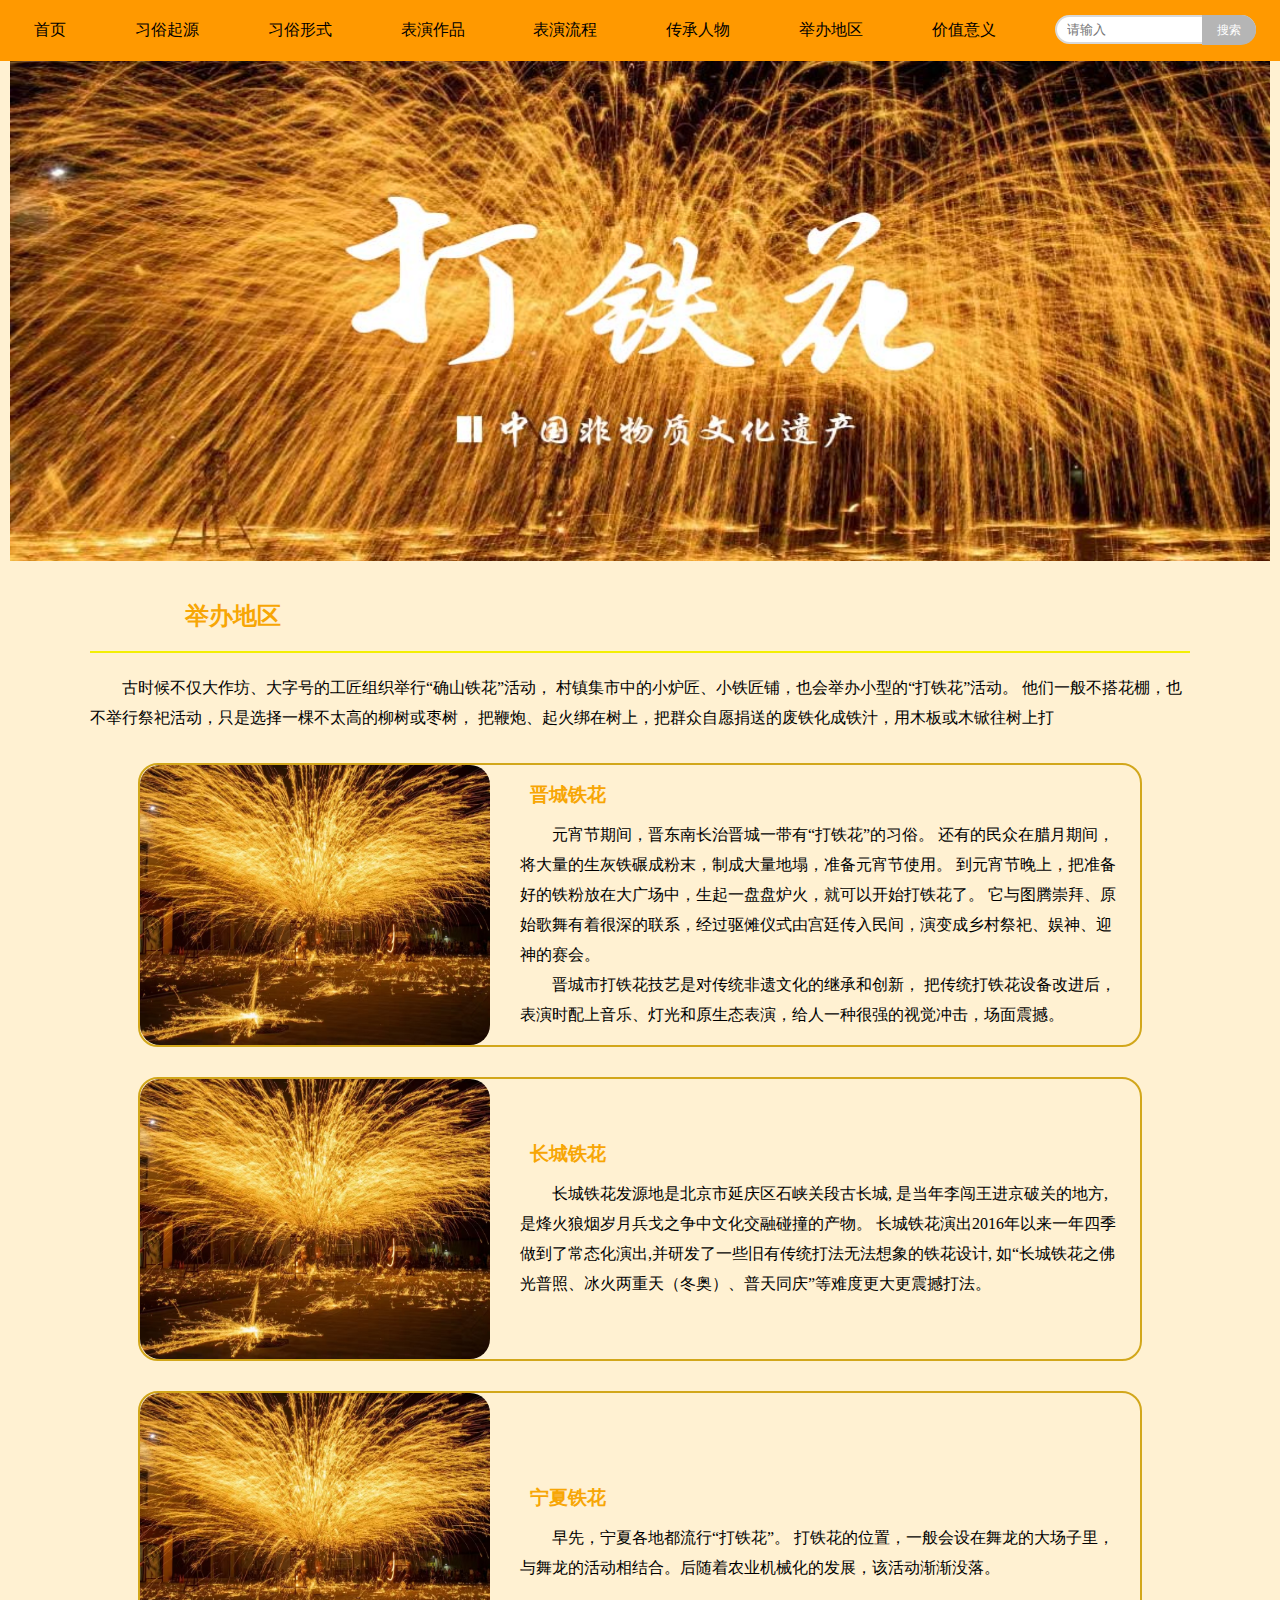
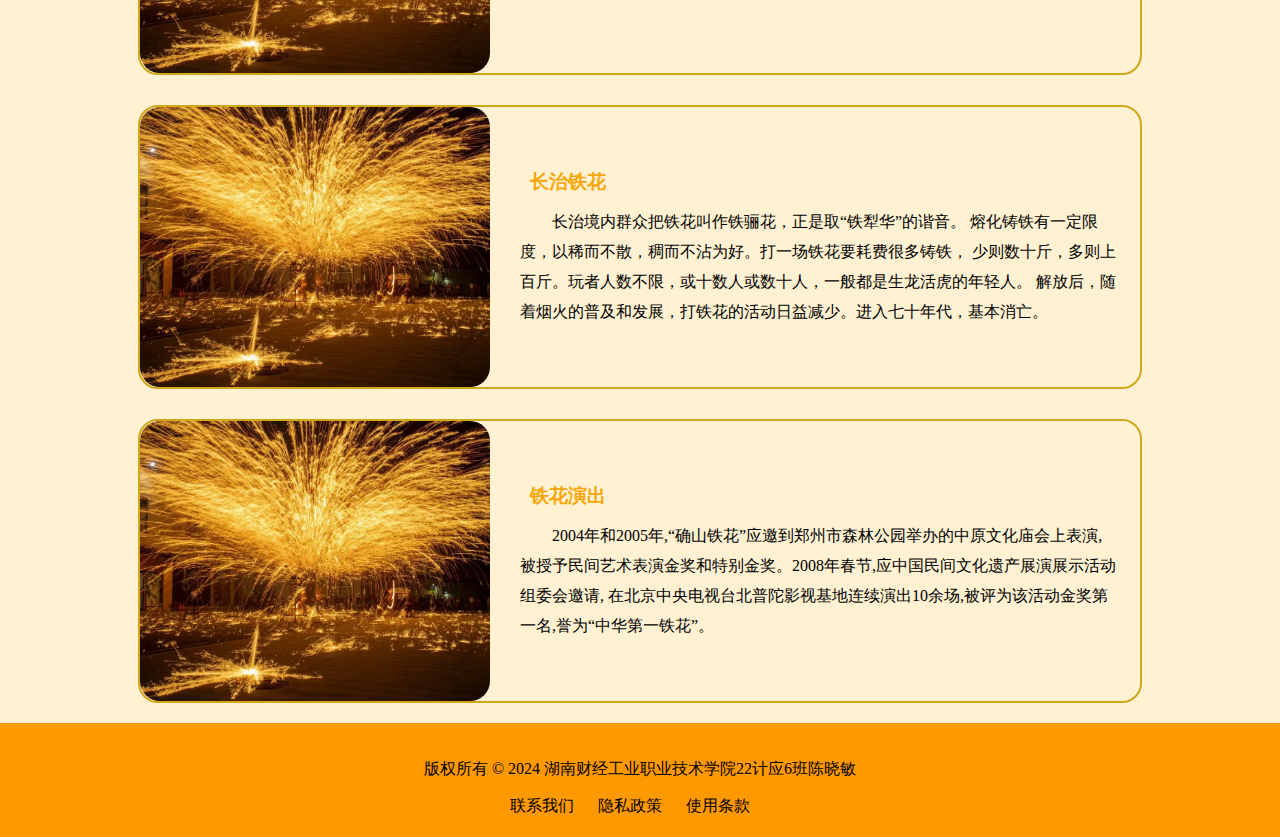
==== 举办地区.html @ 47ca9d19 "git init" ====
<!DOCTYPE html>
<html lang="en">
<head>
    <meta charset="UTF-8">
    <meta name="viewport" content="width=device-width, initial-scale=1.0">
    <title>举办地区</title>
    <link rel="stylesheet" href="./css/举办地区.css">
</head>
<body>
    <!-- 导航栏  -->
    <div class="title">
        <a href="./打铁花首页.html">首页</a>
        <a href="./习俗起源.html">习俗起源</a>
        <a href="./习俗形式.html">习俗形式</a>
        <a href="./表演作品.html">表演作品</a>
        <a href="./表演流程.html">表演流程</a>
        <a href="./传承人物.html">传承人物</a>
        <a href="./举办地区.html">举办地区</a>
        <a href="./价值意义.html">价值意义</a>
        <div class="search">
            <form action="" method="post">
                <input type="text" name="keyword" placeholder="请输入" />
                <button type="submit"></button>
            </form>
        </div>
    </div>
    
    <!-- 轮播图 -->
    <div class="banner">
        <img src="./img/d8.jpg" alt="打铁花">
    </div>
    <!-- 版心 -->
    <div class="content">
        <div class="zw">
            <h2>举办地区</h2>
            <div class="hy"></div>
            <div class="hs">
                <span class="za">
                    古时候不仅大作坊、大字号的工匠组织举行“确山铁花”活动，
                    村镇集市中的小炉匠、小铁匠铺，也会举办小型的“打铁花”活动。
                    他们一般不搭花棚，也不举行祭祀活动，只是选择一棵不太高的柳树或枣树，
                    把鞭炮、起火绑在树上，把群众自愿捐送的废铁化成铁汁，用木板或木锨往树上打
                </span>
            </div>
        </div>
        <div class="container-bo">
            <div class="container">
                <img src="./img/d1.jpg" alt="">
                <div class="hsa">
                    <h3>晋城铁花</h3>
                    <span class="zb">元宵节期间，晋东南长治晋城一带有“打铁花”的习俗。
                        还有的民众在腊月期间，将大量的生灰铁碾成粉末，制成大量地塌，准备元宵节使用。
                        到元宵节晚上，把准备好的铁粉放在大广场中，生起一盘盘炉火，就可以开始打铁花了。
                        它与图腾崇拜、原始歌舞有着很深的联系，经过驱傩仪式由宫廷传入民间，演变成乡村祭祀、娱神、迎神的赛会。
                    </span>
                    <span class="zc">
                        晋城市打铁花技艺是对传统非遗文化的继承和创新，
                        把传统打铁花设备改进后，表演时配上音乐、灯光和原生态表演，给人一种很强的视觉冲击，场面震撼。
                    </span>
                </div>
            </div>
        </div> 
        <div class="container-bo">
            <div class="container">
                <img src="./img/d1.jpg" alt="">
                <div class="hsa">
                    <h3>长城铁花</h3>
                    <span class="zb">长城铁花发源地是北京市延庆区石峡关段古长城,
                        是当年李闯王进京破关的地方,是烽火狼烟岁月兵戈之争中文化交融碰撞的产物。
                        长城铁花演出2016年以来一年四季做到了常态化演出,并研发了一些旧有传统打法无法想象的铁花设计,
                        如“长城铁花之佛光普照、冰火两重天（冬奥）、普天同庆”等难度更大更震撼打法。
                    </span>
                </div>
            </div>
        </div>
        <div class="container-bo">
            <div class="container">
                <img src="./img/d1.jpg" alt="">
                <div class="hsa">
                    <h3>宁夏铁花</h3>
                    <span class="zb">早先，宁夏各地都流行“打铁花”。
                        打铁花的位置，一般会设在舞龙的大场子里，与舞龙的活动相结合。后随着农业机械化的发展，该活动渐渐没落。
                    </span>
                </div>
            </div>
        </div>
        <div class="container-bo">
            <div class="container">
                <img src="./img/d1.jpg" alt="">
                <div class="hsa">
                    <h3>长治铁花</h3>
                    <span class="zb">长治境内群众把铁花叫作铁骊花，正是取“铁犁华”的谐音。
                        熔化铸铁有一定限度，以稀而不散，稠而不沾为好。打一场铁花要耗费很多铸铁，
                        少则数十斤，多则上百斤。玩者人数不限，或十数人或数十人，一般都是生龙活虎的年轻人。
                        解放后，随着烟火的普及和发展，打铁花的活动日益减少。进入七十年代，基本消亡。
                    </span>
                </div>
            </div>
        </div>
        <div class="container-bo">
            <div class="container">
                <img src="./img/d1.jpg" alt="">
                <div class="hsa">
                    <h3>铁花演出</h3>
                    <span class="zb">2004年和2005年,“确山铁花”应邀到郑州市森林公园举办的中原文化庙会上表演,
                        被授予民间艺术表演金奖和特别金奖。2008年春节,应中国民间文化遗产展演展示活动组委会邀请,
                        在北京中央电视台北普陀影视基地连续演出10余场,被评为该活动金奖第一名,誉为“中华第一铁花”。
                    </span>
                </div>
            </div>
        </div>
    </div>
    <footer>
        <p>版权所有 &copy; 2024 湖南财经工业职业技术学院22计应6班陈晓敏</p >
        <ul>
            <li>联系我们</li>
            <li>隐私政策</li>
            <li>使用条款</li>
        </ul>
    </footer>
</body>
<script src="./js/举办地区.js"></script>
</html>
---- css/举办地区.css ----
body{
    margin: 0;
    padding:0;
    background-color: #fff1d2;
}
/* 导航栏 */
.title{
    display: flex;
    justify-content: space-around;
    background-color: rgb(255, 153, 0);
    padding: 10px 0;
}
.title a{
    color: #000;
    text-emphasis: none;
    padding: 10px 10px;
    border-radius: 5px;
    text-decoration: none;
}
.title a:hover{
    color: #fff;
    background-color: #555;
}
/* 搜索 */
.search{
    position: relative;
}
input,button{
    border: none;
    outline: none;
}
.search input{
    position: relative;
    top: 5px;
    padding: 5px 10px;
    border: 2px solid #d9d9d9;
    border-radius: 20px;
}
.search button{
    position: absolute;
    top: 5px;
    right: 0px;
    padding: 6.5px 15px;
    background-color: #b5b5b5;
    color: white;
    border: none;
    border-radius: 0 19px 19px 0;
    cursor: pointer;
}
.search button:before{
    content: "搜索";
    font-size: 12px;
    color: #ffffff;
}
/* 轮播图 */
.banner{
    display: flex;
    justify-content: center;
    align-items: center;
}
.banner img{
    /* display: flex;
    justify-content: space-around; */
    width: 1260px;
    height: 500px;
}
.content{
    max-width: 1200px;
    margin: 0 auto;
    padding: 20px;
}
.zw{
    width: 1200px;
    height: auto;
    align-items: center;
    /* background-color: #f3ef06; */
}
.zw h2{
    color:  rgb(247, 166, 5);
    line-height:30px;
    margin-left: 145px;
}
.zw .hy{
    width: 1100px;
    background: #f3ef06;
    height: 2px;
    margin-left: 50px;
}
.hs{
    width: 1100px;
    margin-top: 20px;
    line-height: 30px;
    margin-left: 50px;
}
.za{
    /* margin-top: 20px; */
    display: inline-block;
    text-indent: 2em;
}
.container-bo{
    display: flex;
    justify-content: center;
    align-items: center;
}
.container{
    width: 1000px;
    height: 280px;
    border-radius: 20px 20px 20px 20px;
    border: 2px solid rgb(210, 167, 27);
    display: flex;
    align-items: center;
    margin-top: 30px;
}
.container img{
    width: 350px;
    height: 280px;
    border-radius: 20px 20px 20px 20px;
}
h3{
    margin:0px 10px 10px 10px;
    color:  rgb(247, 166, 5);
}
.hsa{
    font-size: 16px;
    /* margin-top: 10px; */
    line-height: 30px;
    margin-left: 30px;
    /* background-color: #f3ef06; */
}
.zb{
    width: 600px;
    display: inline-block;
    text-indent: 2em;
}
.zc{
    width: 600px;
    display: inline-block;
    text-indent: 2em;
}
/* 底部 */
footer {
    background-color: rgb(255, 153, 0);
    color: #000000;
    padding: 20px;
    text-align: center;
}
footer ul {
    list-style-type: none;
    margin: 0;
    padding: 0;
}
footer ul li {
    display: inline-block;
    margin-right: 20px;
}
 
footer ul li a {
    color: #000000;
    text-decoration: none;
}
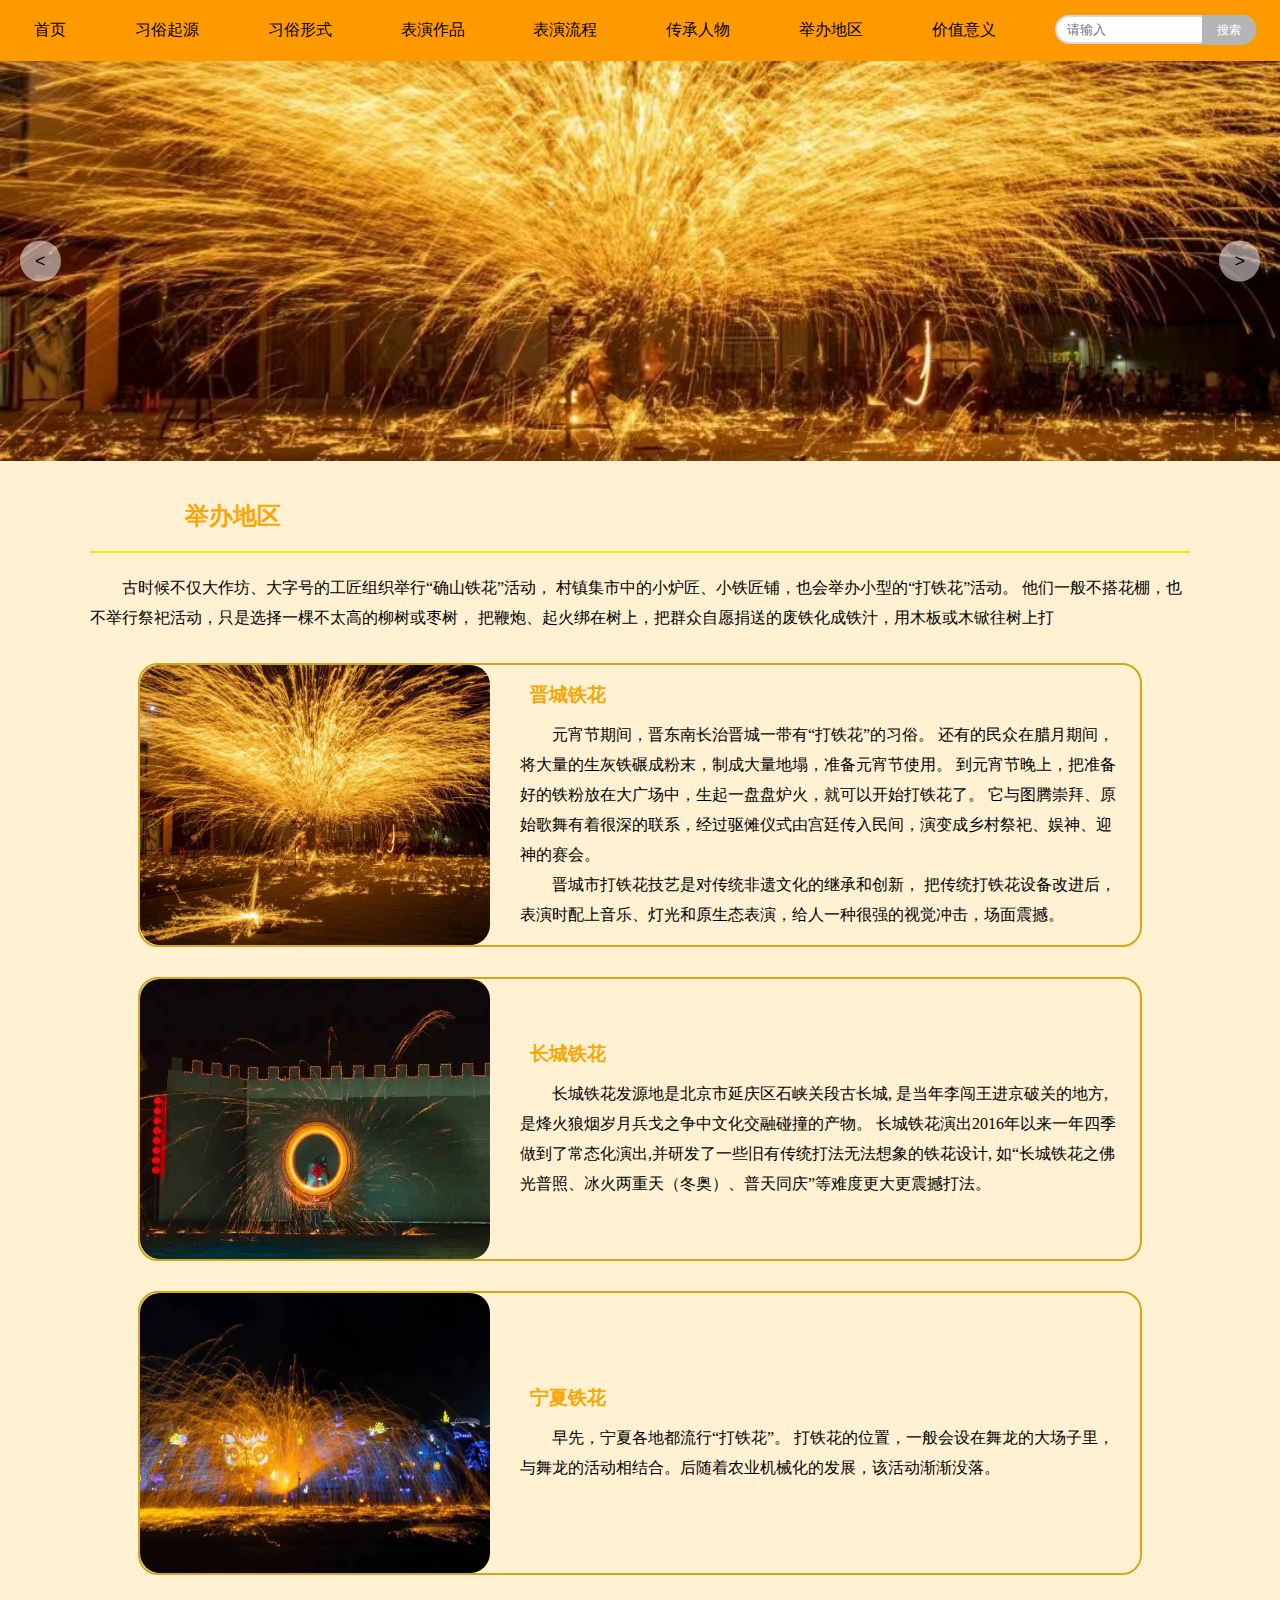
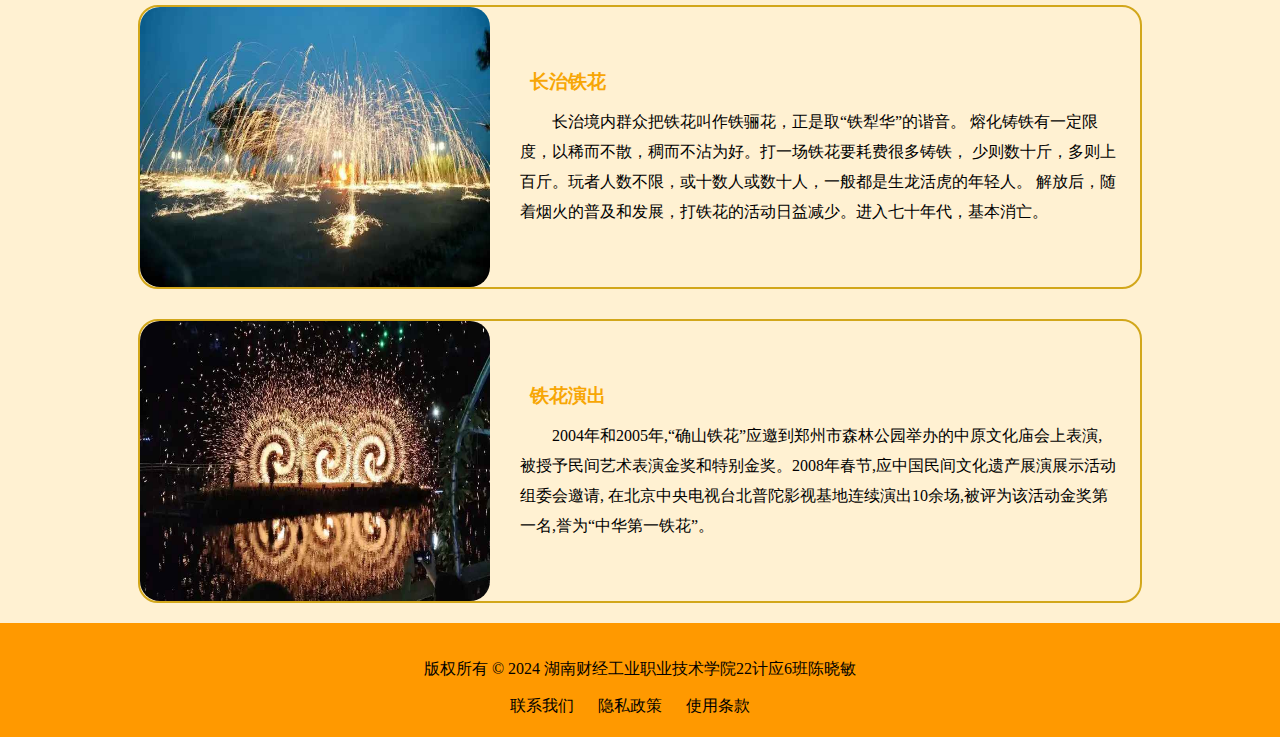
==== commit 8a9ffeeb: "git init" ====
--- a/举办地区.html
+++ b/举办地区.html
@@ -1,15 +1,18 @@
 <!DOCTYPE html>
 <html lang="en">
+
 <head>
     <meta charset="UTF-8">
     <meta name="viewport" content="width=device-width, initial-scale=1.0">
     <title>举办地区</title>
     <link rel="stylesheet" href="./css/举办地区.css">
+    <link rel="stylesheet" href="./css/通用.css">
 </head>
+
 <body>
     <!-- 导航栏  -->
     <div class="title">
-        <a href="./打铁花首页.html">首页</a>
+        <a href="./index.html">首页</a>
         <a href="./习俗起源.html">习俗起源</a>
         <a href="./习俗形式.html">习俗形式</a>
         <a href="./表演作品.html">表演作品</a>
@@ -24,10 +27,22 @@
             </form>
         </div>
     </div>
-    
+
     <!-- 轮播图 -->
     <div class="banner">
-        <img src="./img/d8.jpg" alt="打铁花">
+        <div class="slider-controls">
+            <button onclick="prevSlide()">&lt;</button>
+        </div>
+        <div class="slider">
+            <img src="./img/d1.jpg" alt="打铁花" class="active">
+            <img src="./img/d2.jpg" alt="打铁花">
+            <img src="./img/d3.jpg" alt="打铁花">
+            <img src="./img/d4.jpg" alt="打铁花">
+            <img src="./img/d5.jpg" alt="打铁花">
+        </div>
+        <div class="slider-controls">
+            <button onclick="nextSlide()">&gt;</button>
+        </div>
     </div>
     <!-- 版心 -->
     <div class="content">
@@ -59,10 +74,10 @@
                     </span>
                 </div>
             </div>
-        </div> 
+        </div>
         <div class="container-bo">
             <div class="container">
-                <img src="./img/d1.jpg" alt="">
+                <img src="./img/长城铁花.jpg" alt="">
                 <div class="hsa">
                     <h3>长城铁花</h3>
                     <span class="zb">长城铁花发源地是北京市延庆区石峡关段古长城,
@@ -75,7 +90,7 @@
         </div>
         <div class="container-bo">
             <div class="container">
-                <img src="./img/d1.jpg" alt="">
+                <img src="./img/作品2.jpg" alt="">
                 <div class="hsa">
                     <h3>宁夏铁花</h3>
                     <span class="zb">早先，宁夏各地都流行“打铁花”。
@@ -86,7 +101,7 @@
         </div>
         <div class="container-bo">
             <div class="container">
-                <img src="./img/d1.jpg" alt="">
+                <img src="./img/长治铁花.jpg" alt="">
                 <div class="hsa">
                     <h3>长治铁花</h3>
                     <span class="zb">长治境内群众把铁花叫作铁骊花，正是取“铁犁华”的谐音。
@@ -99,7 +114,7 @@
         </div>
         <div class="container-bo">
             <div class="container">
-                <img src="./img/d1.jpg" alt="">
+                <img src="./img/铁花演出.jpg" alt="">
                 <div class="hsa">
                     <h3>铁花演出</h3>
                     <span class="zb">2004年和2005年,“确山铁花”应邀到郑州市森林公园举办的中原文化庙会上表演,
@@ -111,7 +126,7 @@
         </div>
     </div>
     <footer>
-        <p>版权所有 &copy; 2024 湖南财经工业职业技术学院22计应6班陈晓敏</p >
+        <p>版权所有 &copy; 2024 湖南财经工业职业技术学院22计应6班陈晓敏</p>
         <ul>
             <li>联系我们</li>
             <li>隐私政策</li>
@@ -120,4 +135,5 @@
     </footer>
 </body>
 <script src="./js/举办地区.js"></script>
+<script src="./js/通用.js"></script>
 </html>--- a/css/通用.css
+++ b/css/通用.css
@@ -0,0 +1,53 @@
+.banner {
+    position: relative;
+    width: 100%;
+    height: 400px;
+    overflow: hidden;
+}
+
+.slider {
+    position: relative;
+    width: 100%;
+    height: 100%;
+}
+
+.slider img {
+    position: absolute;
+    width: 100%;
+    height: 100%;
+    object-fit: cover;
+    opacity: 0;
+    transition: opacity 0.5s ease-in-out;
+}
+
+.slider img.active {
+    opacity: 1;
+}
+
+.slider-controls {
+    position: absolute;
+    top: 50%;
+    transform: translateY(-50%);
+    z-index: 1;
+}
+
+.slider-controls:first-child {
+    left: 20px;
+}
+
+.slider-controls:last-child {
+    right: 20px;
+}
+
+.slider-controls button {
+    background: rgba(255, 255, 255, 0.5);
+    border: none;
+    padding: 10px 15px;
+    cursor: pointer;
+    border-radius: 50%;
+    font-size: 18px;
+}
+
+.slider-controls button:hover {
+    background: rgba(255, 255, 255, 0.8);
+}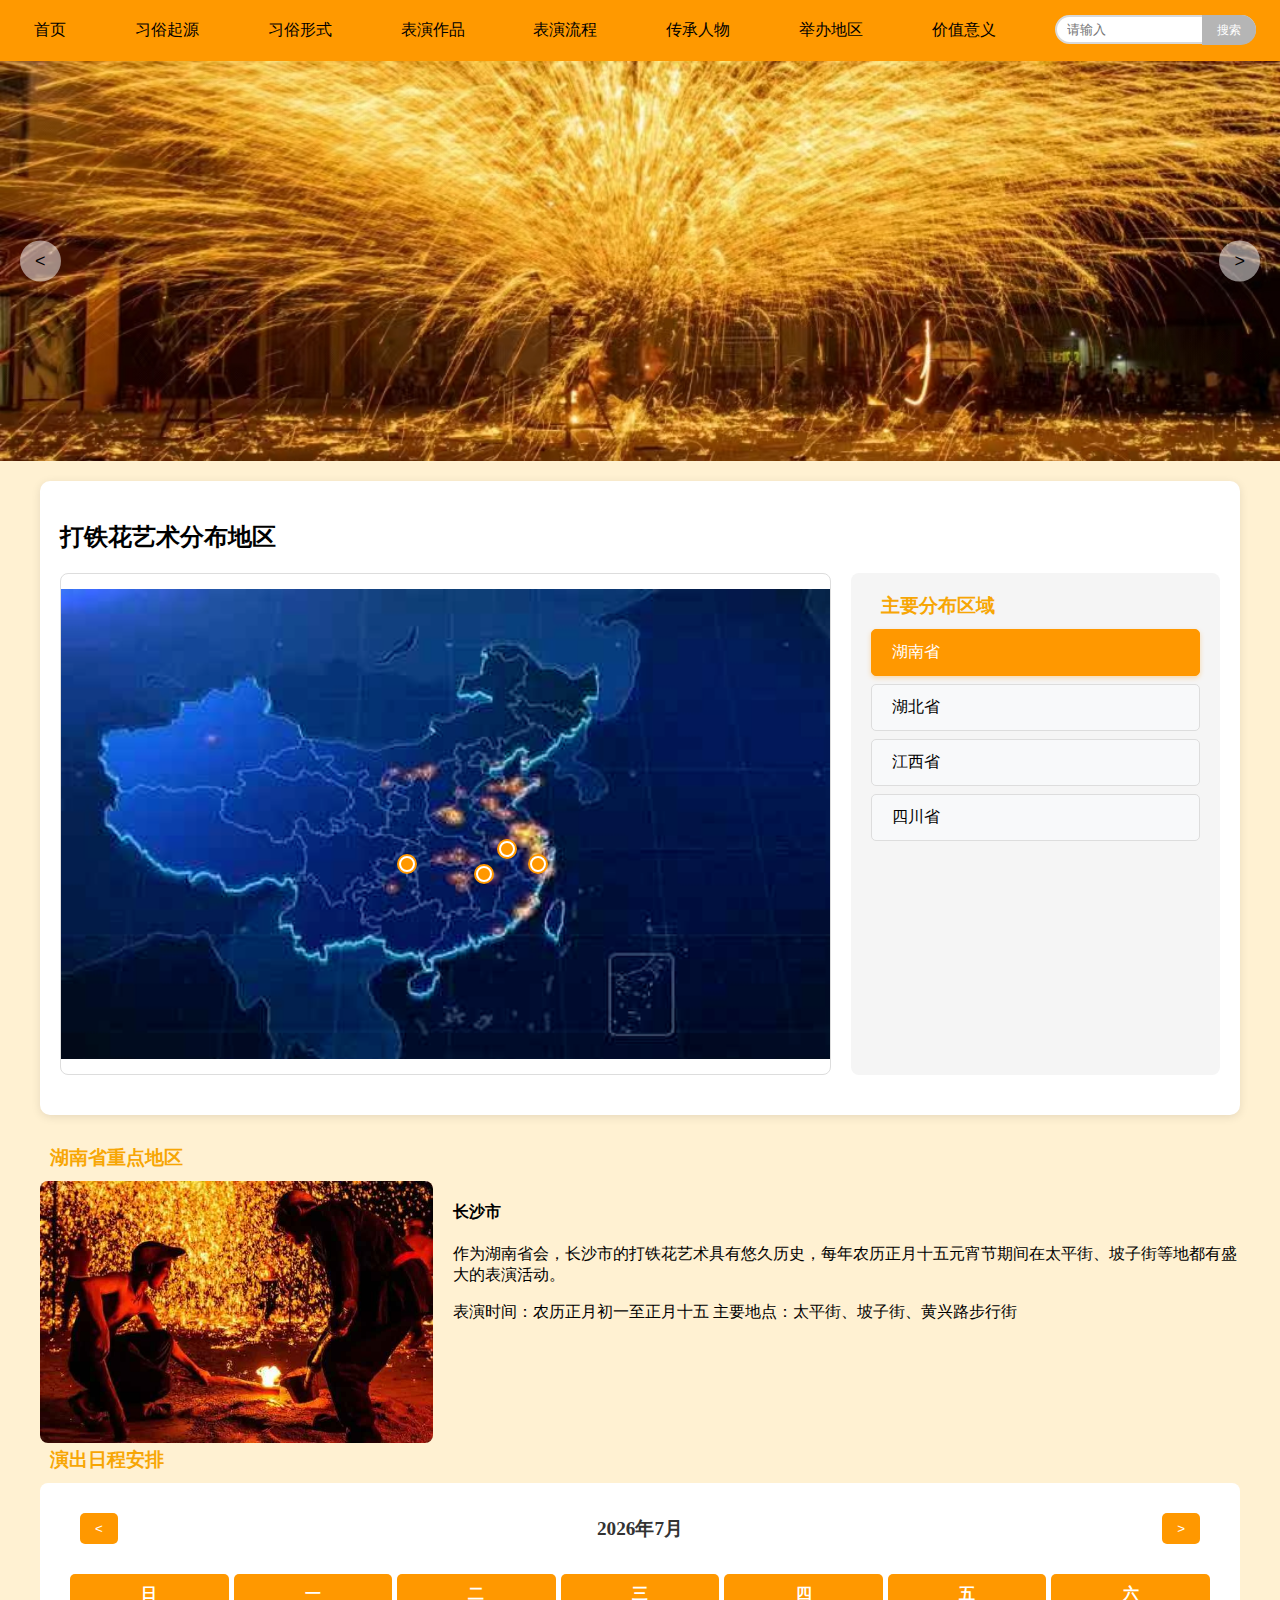
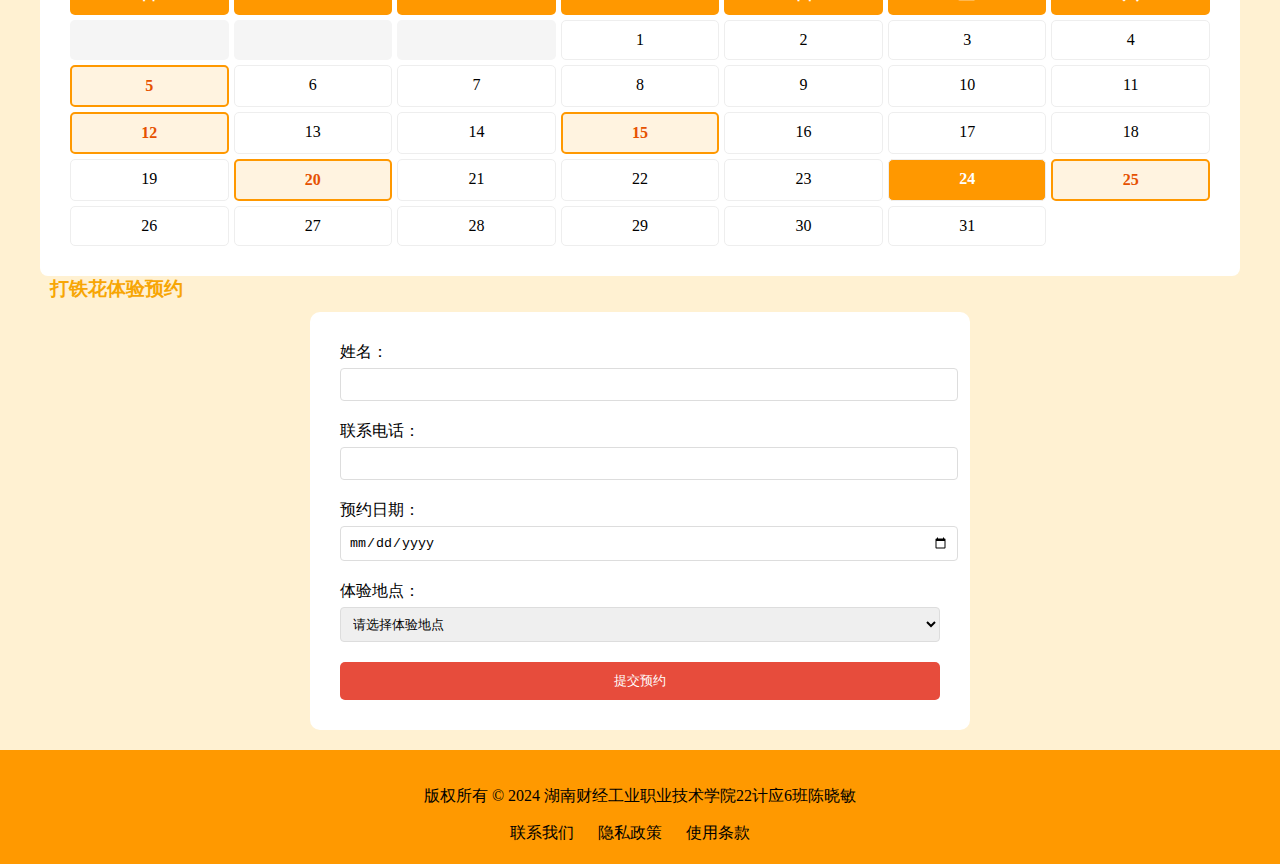
==== commit 77860baf: "git init" ====
--- a/举办地区.html
+++ b/举办地区.html
@@ -46,82 +46,141 @@
     </div>
     <!-- 版心 -->
     <div class="content">
-        <div class="zw">
-            <h2>举办地区</h2>
-            <div class="hy"></div>
-            <div class="hs">
-                <span class="za">
-                    古时候不仅大作坊、大字号的工匠组织举行“确山铁花”活动，
-                    村镇集市中的小炉匠、小铁匠铺，也会举办小型的“打铁花”活动。
-                    他们一般不搭花棚，也不举行祭祀活动，只是选择一棵不太高的柳树或枣树，
-                    把鞭炮、起火绑在树上，把群众自愿捐送的废铁化成铁汁，用木板或木锨往树上打
-                </span>
-            </div>
-        </div>
-        <div class="container-bo">
-            <div class="container">
-                <img src="./img/d1.jpg" alt="">
-                <div class="hsa">
-                    <h3>晋城铁花</h3>
-                    <span class="zb">元宵节期间，晋东南长治晋城一带有“打铁花”的习俗。
-                        还有的民众在腊月期间，将大量的生灰铁碾成粉末，制成大量地塌，准备元宵节使用。
-                        到元宵节晚上，把准备好的铁粉放在大广场中，生起一盘盘炉火，就可以开始打铁花了。
-                        它与图腾崇拜、原始歌舞有着很深的联系，经过驱傩仪式由宫廷传入民间，演变成乡村祭祀、娱神、迎神的赛会。
-                    </span>
-                    <span class="zc">
-                        晋城市打铁花技艺是对传统非遗文化的继承和创新，
-                        把传统打铁花设备改进后，表演时配上音乐、灯光和原生态表演，给人一种很强的视觉冲击，场面震撼。
-                    </span>
+        <!-- 地区分布概览 -->
+        <div class="region-overview">
+            <h2>打铁花艺术分布地区</h2>
+            <div class="map-container">
+                <div id="distribution-map" class="map" ></div>
+                <div class="map-info">
+                    <h3>主要分布区域</h3>
+                    <ul class="region-list">
+                        <li data-region="hunan" class="active">湖南省</li>
+                        <li data-region="hubei">湖北省</li>
+                        <li data-region="jiangxi">江西省</li>
+                        <li data-region="sichuan">四川省</li>
+                    </ul>
                 </div>
             </div>
         </div>
-        <div class="container-bo">
-            <div class="container">
-                <img src="./img/长城铁花.jpg" alt="">
-                <div class="hsa">
-                    <h3>长城铁花</h3>
-                    <span class="zb">长城铁花发源地是北京市延庆区石峡关段古长城,
-                        是当年李闯王进京破关的地方,是烽火狼烟岁月兵戈之争中文化交融碰撞的产物。
-                        长城铁花演出2016年以来一年四季做到了常态化演出,并研发了一些旧有传统打法无法想象的铁花设计,
-                        如“长城铁花之佛光普照、冰火两重天（冬奥）、普天同庆”等难度更大更震撼打法。
-                    </span>
+
+        <!-- 重点地区详情 -->
+        <div class="region-details">
+            <!-- 湖南省卡片 -->
+            <div class="region-card active" id="hunan-detail">
+                <h3>湖南省重点地区</h3>
+                <div class="region-content">
+                    <div class="region-image">
+                        <img src="./img/hunan.jpg" alt="湖南打铁花">
+                    </div>
+                    <div class="region-text">
+                        <h4>长沙市</h4>
+                        <p>作为湖南省会，长沙市的打铁花艺术具有悠久历史，每年农历正月十五元宵节期间在太平街、坡子街等地都有盛大的表演活动。</p>
+                        <div class="event-info">
+                            <span class="time">表演时间：农历正月初一至正月十五</span>
+                            <span class="location">主要地点：太平街、坡子街、黄兴路步行街</span>
+                        </div>
+                    </div>
+                </div>
+            </div>
+
+            <!-- 湖北省卡片 -->
+            <div class="region-card" id="hubei-detail">
+                <h3>湖北省重点地区</h3>
+                <div class="region-content">
+                    <div class="region-image">
+                        <img src="./img/hubei.jpg" alt="湖北打铁花">
+                    </div>
+                    <div class="region-text">
+                        <h4>武汉市</h4>
+                        <p>武汉的打铁花艺术主要集中在汉口地区，每年春节期间都会举办大型打铁花表演活动，吸引众多游客观赏。</p>
+                        <div class="event-info">
+                            <span class="time">表演时间：春节期间</span>
+                            <span class="location">主要地点：汉口江滩、户部巷</span>
+                        </div>
+                    </div>
+                </div>
+            </div>
+
+            <!-- 江西省卡片 -->
+            <div class="region-card" id="jiangxi-detail">
+                <h3>江西省重点地区</h3>
+                <div class="region-content">
+                    <div class="region-image">
+                        <img src="./img/jiangxi.jpg" alt="江西打铁花">
+                    </div>
+                    <div class="region-text">
+                        <h4>南昌市</h4>
+                        <p>江西南昌的打铁花艺术具有独特的地方特色，在传统节日期间常有表演活动，深受当地群众喜爱。</p>
+                        <div class="event-info">
+                            <span class="time">表演时间：元宵节前后</span>
+                            <span class="location">主要地点：滕王阁景区、八一广场</span>
+                        </div>
+                    </div>
+                </div>
+            </div>
+
+            <!-- 四川省卡片 -->
+            <div class="region-card" id="sichuan-detail">
+                <h3>四川省重点地区</h3>
+                <div class="region-content">
+                    <div class="region-image">
+                        <img src="./img/sichuan.jpg" alt="四川打铁花">
+                    </div>
+                    <div class="region-text">
+                        <h4>成都市</h4>
+                        <p>成都的打铁花艺术融合了川西特色，在春节和重大节日期间都会举办表演，是当地非物质文化遗产的重要组成部分。</p>
+                        <div class="event-info">
+                            <span class="time">表演时间：春节、中秋节期间</span>
+                            <span class="location">主要地点：宽窄巷子、锦里古街</span>
+                        </div>
+                    </div>
                 </div>
             </div>
         </div>
-        <div class="container-bo">
-            <div class="container">
-                <img src="./img/作品2.jpg" alt="">
-                <div class="hsa">
-                    <h3>宁夏铁花</h3>
-                    <span class="zb">早先，宁夏各地都流行“打铁花”。
-                        打铁花的位置，一般会设在舞龙的大场子里，与舞龙的活动相结合。后随着农业机械化的发展，该活动渐渐没落。
-                    </span>
+
+        <!-- 地区活动日历 -->
+        <div class="event-calendar">
+            <h3>演出日程安排</h3>
+            <div class="calendar-container">
+                <div class="calendar-header">
+                    <button class="prev-month">&lt;</button>
+                    <h4 id="current-month">2024年3月</h4>
+                    <button class="next-month">&gt;</button>
+                </div>
+                <div class="calendar-body" id="calendar-days">
+                    <!-- 日历内容由JavaScript动态生成 -->
                 </div>
             </div>
         </div>
-        <div class="container-bo">
-            <div class="container">
-                <img src="./img/长治铁花.jpg" alt="">
-                <div class="hsa">
-                    <h3>长治铁花</h3>
-                    <span class="zb">长治境内群众把铁花叫作铁骊花，正是取“铁犁华”的谐音。
-                        熔化铸铁有一定限度，以稀而不散，稠而不沾为好。打一场铁花要耗费很多铸铁，
-                        少则数十斤，多则上百斤。玩者人数不限，或十数人或数十人，一般都是生龙活虎的年轻人。
-                        解放后，随着烟火的普及和发展，打铁花的活动日益减少。进入七十年代，基本消亡。
-                    </span>
-                </div>
-            </div>
-        </div>
-        <div class="container-bo">
-            <div class="container">
-                <img src="./img/铁花演出.jpg" alt="">
-                <div class="hsa">
-                    <h3>铁花演出</h3>
-                    <span class="zb">2004年和2005年,“确山铁花”应邀到郑州市森林公园举办的中原文化庙会上表演,
-                        被授予民间艺术表演金奖和特别金奖。2008年春节,应中国民间文化遗产展演展示活动组委会邀请,
-                        在北京中央电视台北普陀影视基地连续演出10余场,被评为该活动金奖第一名,誉为“中华第一铁花”。
-                    </span>
-                </div>
+
+        <!-- 互动体验区 -->
+        <div class="interactive-section">
+            <h3>打铁花体验预约</h3>
+            <div class="booking-form">
+                <form id="experience-form">
+                    <div class="form-group">
+                        <label for="name">姓名：</label>
+                        <input type="text" id="name" required>
+                    </div>
+                    <div class="form-group">
+                        <label for="phone">联系电话：</label>
+                        <input type="tel" id="phone" required>
+                    </div>
+                    <div class="form-group">
+                        <label for="date">预约日期：</label>
+                        <input type="date" id="date" required>
+                    </div>
+                    <div class="form-group">
+                        <label for="location">体验地点：</label>
+                        <select id="location" required>
+                            <option value="">请选择体验地点</option>
+                            <option value="taipping">太平街体验中心</option>
+                            <option value="pozi">坡子街文化馆</option>
+                            <option value="huangxing">黄兴路非遗馆</option>
+                        </select>
+                    </div>
+                    <button type="submit" class="submit-btn">提交预约</button>
+                </form>
             </div>
         </div>
     </div>
--- a/css/举办地区.css
+++ b/css/举办地区.css
@@ -158,3 +158,344 @@
     color: #000000;
     text-decoration: none;
 }
+
+.region-overview {
+    background: #fff;
+    border-radius: 10px;
+    padding: 20px;
+    margin-bottom: 30px;
+    box-shadow: 0 2px 10px rgba(0,0,0,0.1);
+}
+
+.map-container {
+    display: flex;
+    gap: 20px;
+    margin: 20px 0;
+}
+
+#distribution-map {
+    width: 70%;
+    height: 500px;
+    border: 1px solid #ddd;
+    border-radius: 8px;
+    position: relative;
+    background-color: #fff;
+}
+
+.map-marker {
+    position: absolute;
+    transform: translate(-50%, -50%);
+    cursor: pointer;
+}
+
+.marker-dot {
+    width: 12px;
+    height: 12px;
+    background-color: #ff9800;
+    border-radius: 50%;
+    border: 2px solid #fff;
+    box-shadow: 0 0 0 2px #ff9800;
+}
+
+.marker-label {
+    position: absolute;
+    top: 100%;
+    left: 50%;
+    transform: translateX(-50%);
+    white-space: nowrap;
+    padding: 4px 8px;
+    background-color: rgba(255, 152, 0, 0.9);
+    color: white;
+    border-radius: 4px;
+    font-size: 12px;
+    margin-top: 4px;
+    opacity: 0;
+    transition: opacity 0.3s;
+}
+
+.map-marker:hover .marker-label {
+    opacity: 1;
+}
+
+.map-info {
+    width: 30%;
+    padding: 20px;
+    background: #f5f5f5;
+    border-radius: 8px;
+}
+
+.region-list {
+    list-style: none;
+    padding: 0;
+    margin: 0;
+}
+
+.region-list li {
+    padding: 12px 20px;
+    margin: 8px 0;
+    cursor: pointer;
+    border-radius: 5px;
+    transition: all 0.3s ease;
+    background: #f8f9fa;
+    border: 1px solid #ddd;
+}
+
+.region-list li:hover {
+    background: #ff9800;
+    color: white;
+    transform: translateX(5px);
+}
+
+.region-list li.active {
+    background: #ff9800;
+    color: white;
+    border-color: #ff9800;
+    box-shadow: 0 2px 5px rgba(255, 152, 0, 0.3);
+}
+
+.region-card {
+    display: none;
+    opacity: 0;
+    transform: translateY(20px);
+    transition: all 0.3s ease;
+}
+
+.region-card.active {
+    display: block;
+    opacity: 1;
+    transform: translateY(0);
+}
+
+.region-content {
+    display: flex;
+    gap: 20px;
+}
+
+.region-image {
+    flex: 1;
+}
+
+.region-image img {
+    width: 100%;
+    border-radius: 8px;
+}
+
+.region-text {
+    flex: 2;
+}
+
+.stat-cards {
+    display: grid;
+    grid-template-columns: repeat(3, 1fr);
+    gap: 20px;
+    margin-top: 20px;
+}
+
+.stat-card {
+    background: #f8f9fa;
+    padding: 20px;
+    border-radius: 8px;
+    text-align: center;
+}
+
+.stat-number {
+    font-size: 2em;
+    color: #e74c3c;
+    font-weight: bold;
+}
+
+.calendar-container {
+    position: relative;
+    background: #fff;
+    padding: 20px;
+    border-radius: 8px;
+}
+
+.calendar-header {
+    display: flex;
+    justify-content: space-between;
+    align-items: center;
+    margin-bottom: 20px;
+}
+
+.booking-form {
+    background: #fff;
+    padding: 30px;
+    border-radius: 10px;
+    max-width: 600px;
+    margin: 0 auto;
+}
+
+.form-group {
+    margin-bottom: 20px;
+}
+
+.form-group label {
+    display: block;
+    margin-bottom: 5px;
+}
+
+.form-group input,
+.form-group select {
+    width: 100%;
+    padding: 8px;
+    border: 1px solid #ddd;
+    border-radius: 4px;
+}
+
+.submit-btn {
+    background: #e74c3c;
+    color: white;
+    padding: 10px 20px;
+    border: none;
+    border-radius: 5px;
+    cursor: pointer;
+    width: 100%;
+}
+
+.submit-btn:hover {
+    background: #c0392b;
+}
+
+/* 添加动画效果 */
+.region-card {
+    animation: fadeIn 0.5s ease-in-out;
+}
+
+@keyframes fadeIn {
+    from {
+        opacity: 0;
+        transform: translateY(20px);
+    }
+    to {
+        opacity: 1;
+        transform: translateY(0);
+    }
+}
+
+/* 日历样式 */
+.calendar-grid {
+    display: grid;
+    grid-template-columns: repeat(7, 1fr);
+    gap: 5px;
+    padding: 10px;
+}
+
+.calendar-cell {
+    padding: 10px;
+    text-align: center;
+    background: #fff;
+    border-radius: 5px;
+    border: 1px solid #eee;
+    cursor: pointer;
+    transition: all 0.3s ease;
+}
+
+.calendar-cell:hover {
+    background: #fff3e0;
+}
+
+.calendar-cell.header {
+    background: #ff9800;
+    color: white;
+    font-weight: bold;
+    border: none;
+}
+
+.calendar-cell.empty {
+    background: #f5f5f5;
+    border: none;
+    cursor: default;
+}
+
+.calendar-header {
+    display: flex;
+    justify-content: space-between;
+    align-items: center;
+    padding: 10px 20px;
+    background: #fff;
+    border-radius: 8px 8px 0 0;
+    margin-bottom: 10px;
+}
+
+.calendar-header button {
+    background: #ff9800;
+    color: white;
+    border: none;
+    padding: 8px 15px;
+    border-radius: 5px;
+    cursor: pointer;
+    transition: background 0.3s ease;
+}
+
+.calendar-header button:hover {
+    background: #f57c00;
+}
+
+.calendar-header h4 {
+    margin: 0;
+    color: #333;
+    font-size: 1.2em;
+}
+
+/* 添加日期标记样式 */
+.calendar-cell.has-event {
+    background: #fff3e0;
+    color: #e65100;
+    font-weight: bold;
+    border: 2px solid #ff9800;
+}
+
+.calendar-cell.today {
+    background: #ff9800;
+    color: white;
+    font-weight: bold;
+}
+
+/* 日历点击弹窗样式 */
+.event-popup {
+    position: absolute;
+    top: 50%;
+    left: 50%;
+    transform: translate(-50%, -50%);
+    background: white;
+    padding: 20px;
+    border-radius: 10px;
+    box-shadow: 0 2px 10px rgba(0,0,0,0.2);
+    z-index: 1000;
+    min-width: 300px;
+}
+
+.event-popup-content {
+    text-align: center;
+}
+
+.event-popup h4 {
+    color: #ff9800;
+    margin-bottom: 15px;
+}
+
+.event-title {
+    font-size: 1.1em;
+    font-weight: bold;
+    margin: 10px 0;
+}
+
+.event-time {
+    color: #666;
+    margin-bottom: 15px;
+}
+
+.close-popup {
+    background: #ff9800;
+    color: white;
+    border: none;
+    padding: 8px 20px;
+    border-radius: 5px;
+    cursor: pointer;
+    transition: background 0.3s;
+}
+
+.close-popup:hover {
+    background: #f57c00;
+}
